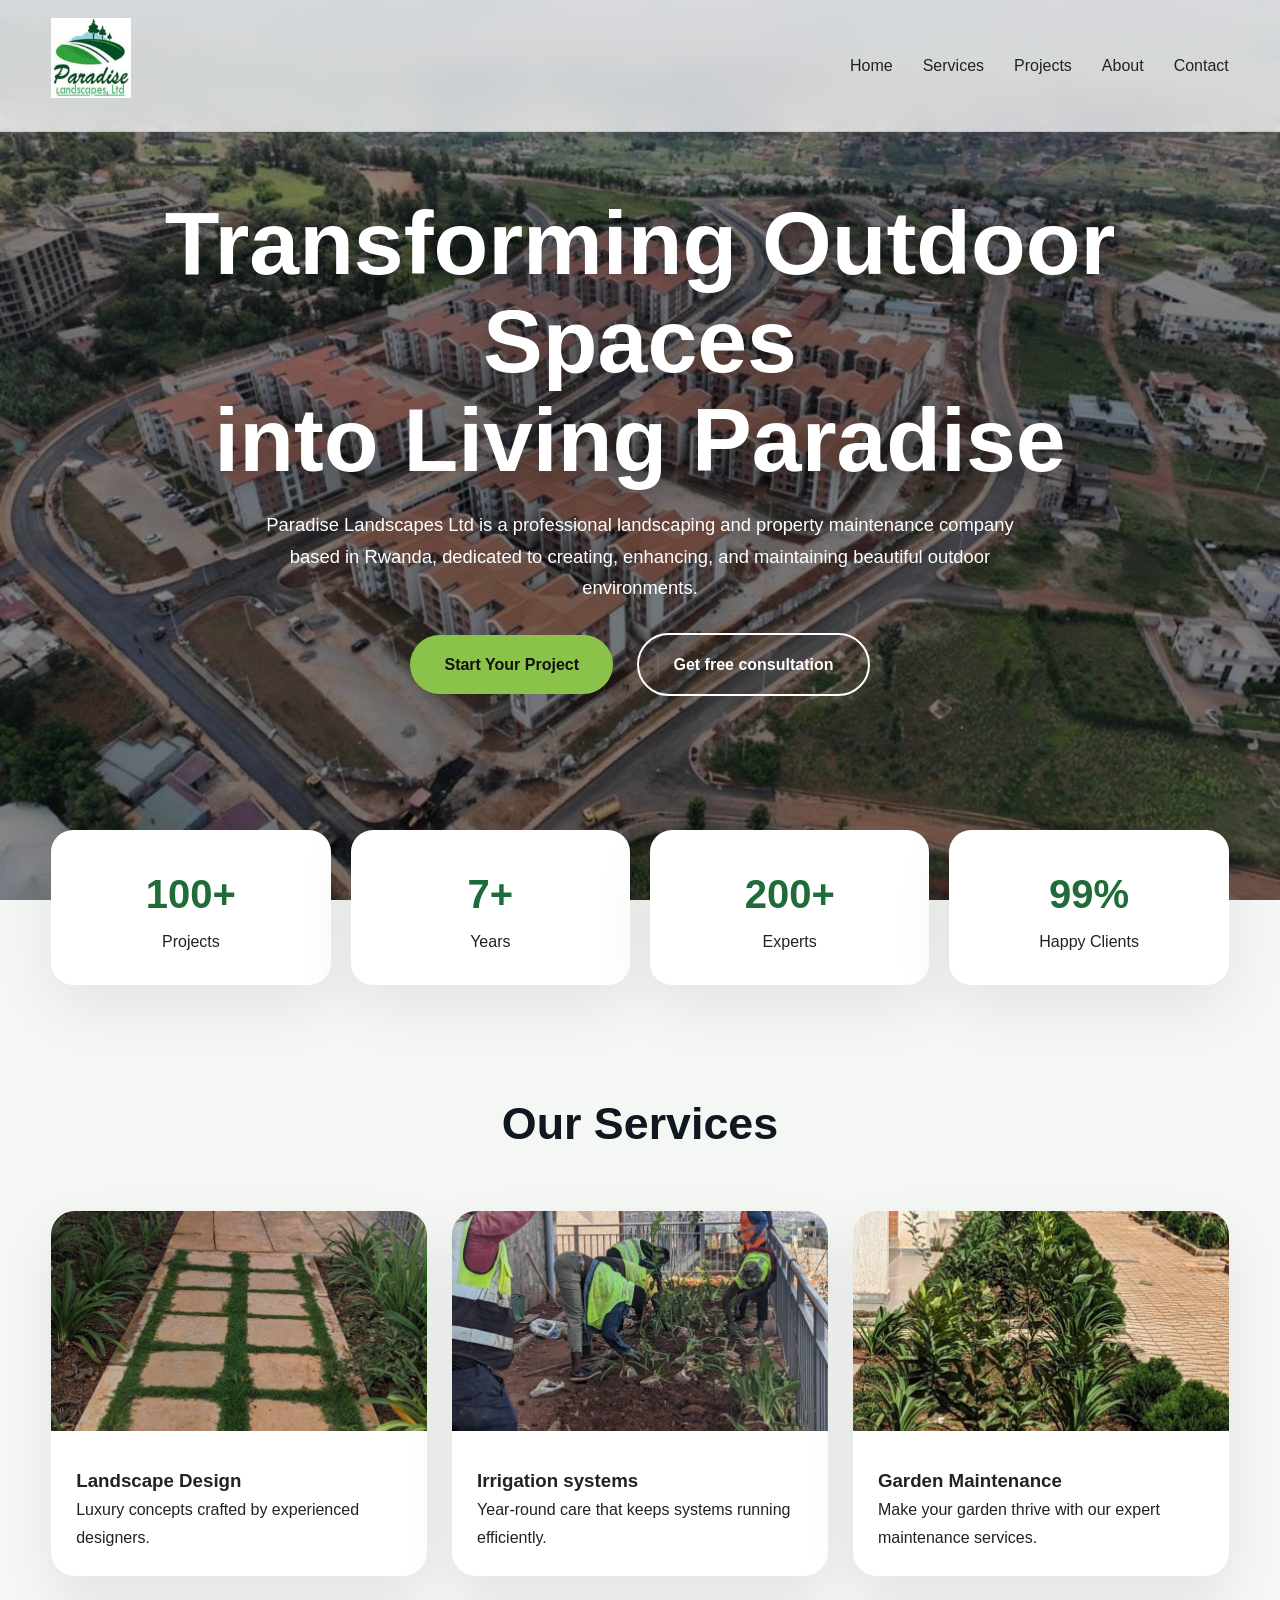
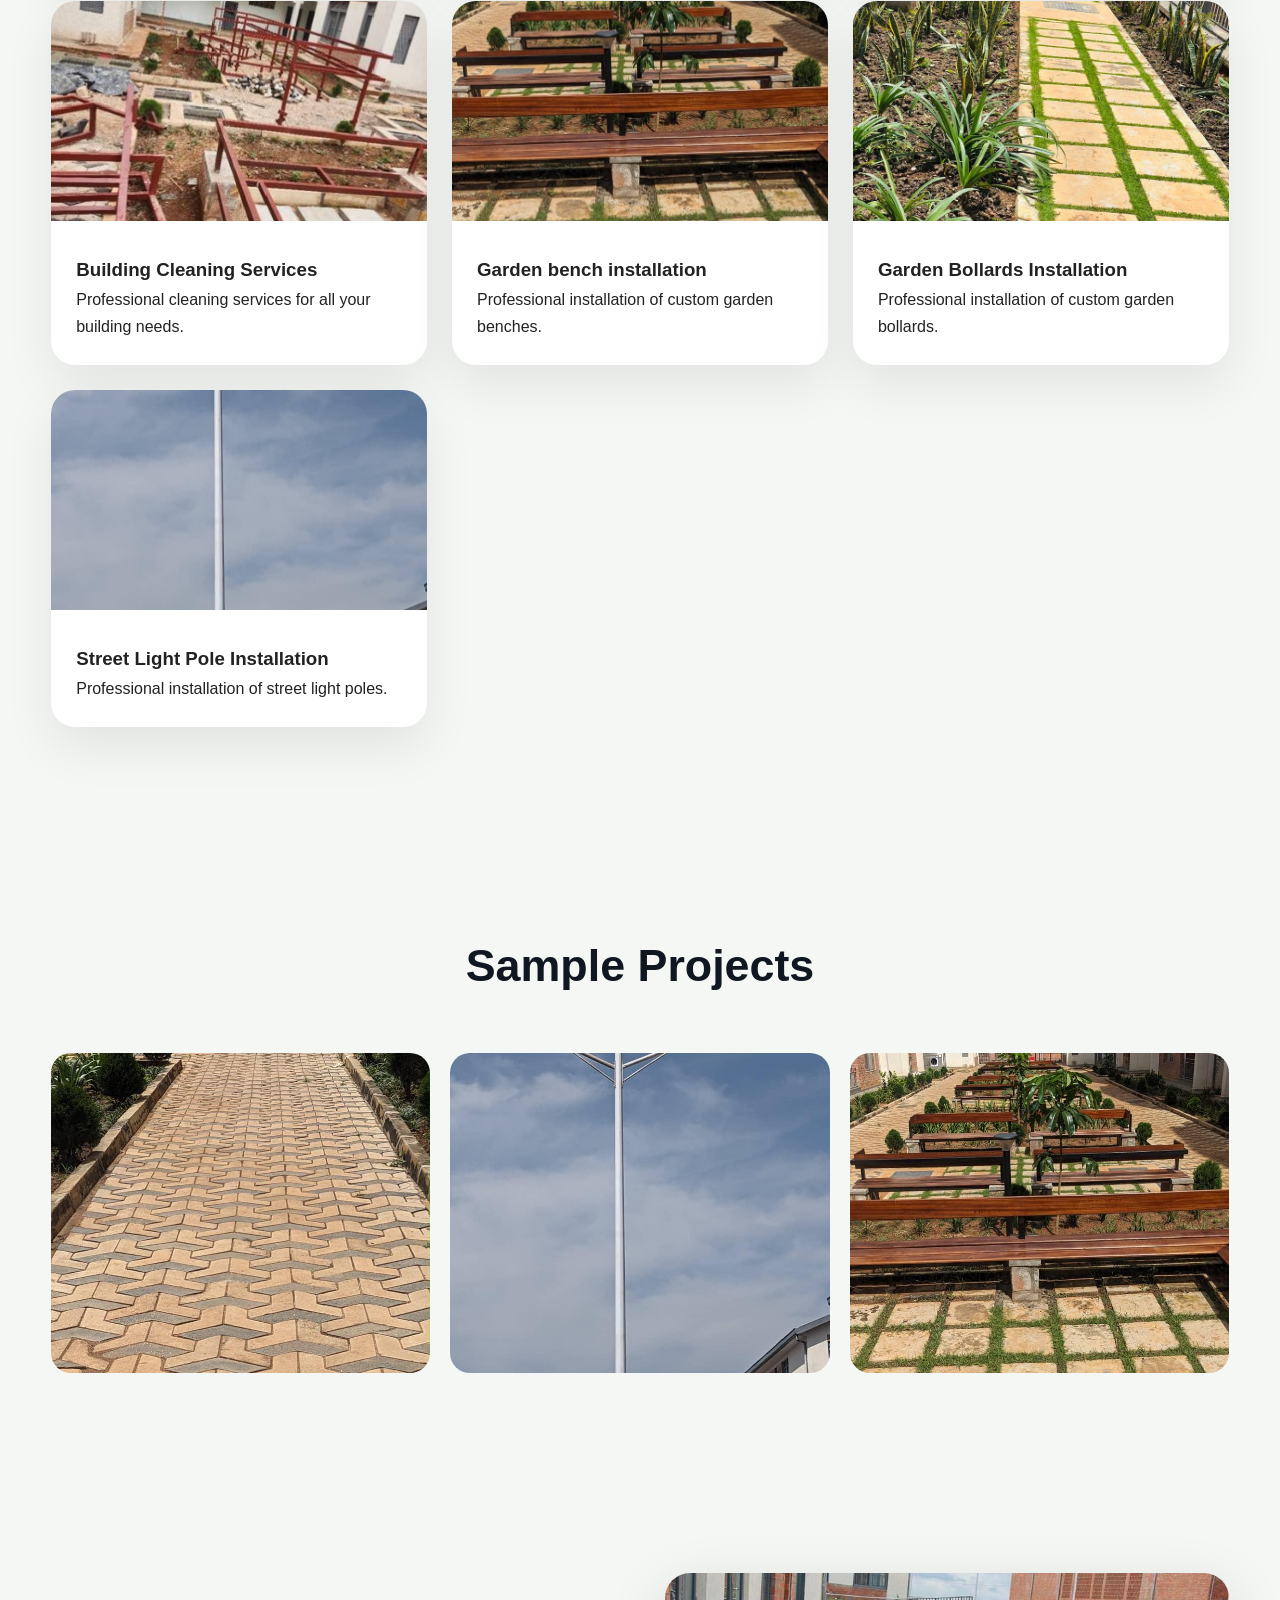
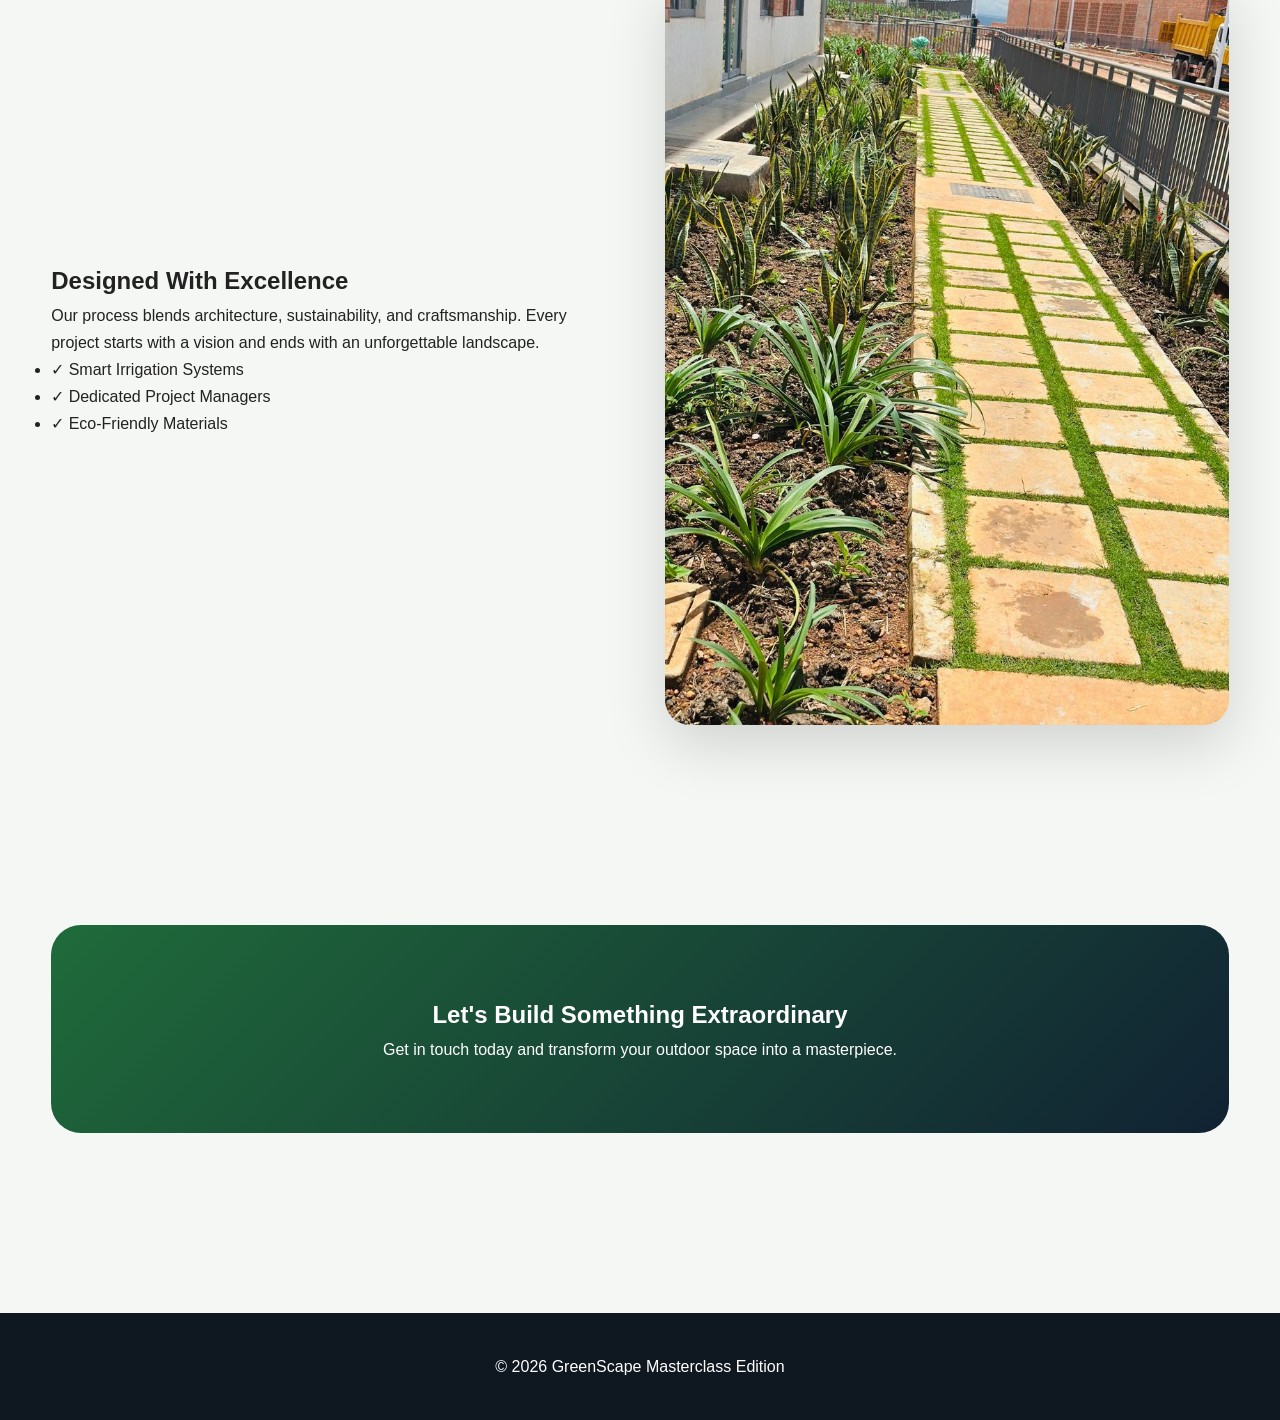
==== index.html @ cfd70682 "second commit" ====
<!doctype html>
<html>
  <head>
    <meta charset="UTF-8" />
    <meta name="viewport" content="width=device-width,initial-scale=1" />
    <title>GreenScape Masterclass</title>
    <link rel="stylesheet" href="style.css" />
  </head>
  <body>
    <header>
      <div class="container">
        <nav>
          <div class="logo">
            <img
              src="paradise project img/Screenshot 2026-07-30 110243.png"
              alt="Company Logo"
            />
          </div>
          <ul>
            <li>Home</li>
            <li>Services</li>
            <li>Projects</li>
            <li>About</li>
            <li>Contact</li>
          </ul>
        </nav>
      </div>
    </header>

    <section class="hero">
      <div>
        <h1>Transforming Outdoor Spaces <br />into Living Paradise</h1>
        <p>
          Paradise Landscapes Ltd is a professional landscaping and property
          maintenance company based in Rwanda, dedicated to creating, enhancing,
          and maintaining beautiful outdoor environments.
        </p>
        <a href="#" class="btn btn-primary">Start Your Project</a>
        <a href="#" class="btn btn-secondary">Get free consultation</a>
      </div>
    </section>

    <div class="container">
      <div class="stats">
        <div class="stat">
          <h2>100+</h2>
          <p>Projects</p>
        </div>
        <div class="stat">
          <h2>7+</h2>
          <p>Years</p>
        </div>
        <div class="stat">
          <h2>200+</h2>
          <p>Experts</p>
        </div>
        <div class="stat">
          <h2>99%</h2>
          <p>Happy Clients</p>
        </div>
      </div>
    </div>

    <section class="container">
      <div class="section-title"><h2>Our Services</h2></div>
      <div class="cards">
        <div class="card">
          <img src="paradise project img/IMG-20260729-WA0043.jpg" />
          <div class="card-content">
            <h3>Landscape Design</h3>
            <p>Luxury concepts crafted by experienced designers.</p>
          </div>
        </div>
        <div class="card">
          <img src="paradise project img/IMG-20260729-WA0032.jpg" />
          <div class="card-content">
            <h3>Irrigation systems</h3>
            <p>Year-round care that keeps systems running efficiently.</p>
          </div>
        </div>
        <div class="card">
          <img src="paradise project img/IMG-20260729-WA0038.jpg" />
          <div class="card-content">
            <h3>Garden Maintenance</h3>
            <p>Make your garden thrive with our expert maintenance services.</p>
          </div>
        </div>
        <div class="card">
          <img src="paradise project img/1785415028755.jpg" />
          <div class="card-content">
            <h3>Building Cleaning Services</h3>
            <p>Professional cleaning services for all your building needs.</p>
          </div>
        </div>
        <div class="card">
          <img src="paradise project img/IMG-20260729-WA0039.jpg" />
          <div class="card-content">
            <h3>Garden bench installation</h3>
            <p>Professional installation of custom garden benches.</p>
          </div>
        </div>
        <div class="card">
          <img src="paradise project img/IMG-20260729-WA0045.jpg" />
          <div class="card-content">
            <h3>Garden Bollards Installation</h3>
            <p>Professional installation of custom garden bollards.</p>
          </div>
        </div>
        <div class="card">
          <img src="paradise project img/IMG-20260729-WA0028.jpg" />
          <div class="card-content">
            <h3>Street Light Pole Installation</h3>
            <p>Professional installation of street light poles.</p>
          </div>
        </div>
      </div>
    </section>

    <section class="container">
      <div class="section-title"><h2>Sample Projects</h2></div>
      <div class="gallery">
        <img src="paradise project img/IMG-20260729-WA0042.jpg" />
        <img src="paradise project img/IMG-20260729-WA0028.jpg" />
        <img src="paradise project img/IMG-20260729-WA0039.jpg" />
      </div>
    </section>

    <section class="container">
      <div class="split">
        <div>
          <h2>Designed With Excellence</h2>
          <p>
            Our process blends architecture, sustainability, and craftsmanship.
            Every project starts with a vision and ends with an unforgettable
            landscape.
          </p>
          <ul>
            <li>✓ Smart Irrigation Systems</li>
            <li>✓ Dedicated Project Managers</li>
            <li>✓ Eco-Friendly Materials</li>
          </ul>
        </div>
        <img src="paradise project img/IMG-20260729-WA0045.jpg" />
      </div>
    </section>

    <section class="container">
      <div class="cta">
        <h2>Let's Build Something Extraordinary</h2>
        <p>
          Get in touch today and transform your outdoor space into a
          masterpiece.
        </p>
      </div>
    </section>

    <footer>© 2026 GreenScape Masterclass Edition</footer>
  </body>
</html>
---- style.css ----
:root {
  --green: #1f6b3a;
  --accent: #8bc34a;
  --dark: #0f1720;
  --light: #f4f7f3;
}
* {
  margin: 0;
  padding: 0;
  box-sizing: border-box;
}
html {
  scroll-behavior: smooth;
}
body {
  font-family: "Segoe UI", sans-serif;
  color: #222;
  background: var(--light);
  line-height: 1.7;
}
header {
  position: fixed;
  width: 100%;
  top: 0;
  backdrop-filter: blur(12px);
  background: rgba(255, 255, 255, 0.75);
  z-index: 1000;
  border-bottom: 1px solid rgba(0, 0, 0, 0.08);
}
.container {
  width: min(1200px, 92%);
  margin: auto;
}
nav {
  display: flex;
  justify-content: space-between;
  align-items: center;
  padding: 18px 0;
}
.logo {
  font-size: 1.8rem;
  font-weight: 800;
  color: var(--green);
  img {
    width: 5rem;
    height: 5rem;
  }
}
nav ul {
  display: flex;
  gap: 30px;
  list-style: none;
}
nav li {
  cursor: pointer;
  transition: 0.3s;
}
nav li:hover {
  color: var(--green);
}

.hero {
  min-height: 100vh;
  background:
    linear-gradient(rgba(0, 0, 0, 0.45), rgba(0, 0, 0, 0.45)),
    url("paradise project img\\IMG-20260729-WA0040.jpg") center/cover;
  display: grid;
  place-items: center;
  text-align: center;
  color: #fff;
}
.hero h1 {
  font-size: clamp(3rem, 7vw, 6rem);
  line-height: 1.1;
  text-shadow: 0 10px 30px rgba(0, 0, 0, 0.4);
  padding: 0 2rem;
  margin: 0 3rem;
}
.hero p {
  max-width: 760px;
  margin: 20px auto;
  font-size: 1.15rem;
}
.btn {
  display: inline-block;
  padding: 16px 34px;
  border-radius: 999px;
  text-decoration: none;
  font-weight: 700;
  margin: 10px;
  transition: 0.3s;
}
.btn-primary {
  background: var(--accent);
  color: #111;
}
.btn-primary:hover {
  transform: translateY(-4px);
}
.btn-secondary {
  border: 2px solid #fff;
  color: #fff;
}

.stats {
  margin-top: -70px;
  display: grid;
  grid-template-columns: repeat(4, 1fr);
  gap: 20px;
}
.stat {
  background: #fff;
  padding: 30px;
  border-radius: 22px;
  box-shadow: 0 20px 60px rgba(0, 0, 0, 0.08);
  text-align: center;
}
.stat h2 {
  color: var(--green);
  font-size: 2.5rem;
}

section {
  padding: 100px 0;
}
.section-title {
  text-align: center;
  margin-bottom: 50px;
}
.section-title h2 {
  font-size: 2.8rem;
  color: var(--dark);
}
.cards {
  display: grid;
  grid-template-columns: repeat(auto-fit, minmax(280px, 1fr));
  gap: 25px;
}
.card {
  background: #fff;
  border-radius: 24px;
  overflow: hidden;
  box-shadow: 0 20px 50px rgba(0, 0, 0, 0.08);
  transition: 0.4s;
}
.card:hover {
  transform: translateY(-12px);
}
.card img {
  width: 100%;
  height: 220px;
  object-fit: cover;
}
.card-content {
  padding: 25px;
}

.gallery {
  display: grid;
  grid-template-columns: repeat(3, 1fr);
  gap: 20px;
}
.gallery img {
  width: 100%;
  height: 320px;
  object-fit: cover;
  border-radius: 20px;
  transition: 0.4s;
}
.gallery img:hover {
  transform: scale(1.03);
}

.split {
  display: grid;
  grid-template-columns: 1fr 1fr;
  gap: 50px;
  align-items: center;
}
.split img {
  width: 100%;
  border-radius: 25px;
  box-shadow: 0 20px 60px rgba(0, 0, 0, 0.15);
}

.cta {
  background: linear-gradient(135deg, var(--green), #123);
  color: #fff;
  text-align: center;
  border-radius: 30px;
  padding: 70px 30px;
}

footer {
  background: var(--dark);
  color: #fff;
  text-align: center;
  padding: 40px;
  margin-top: 80px;
}

@media (max-width: 900px) {
  .stats,
  .gallery,
  .split {
    grid-template-columns: 1fr;
  }
  nav ul {
    display: none;
  }
  .hero h1 {
    font-size: 3rem;
  }
}
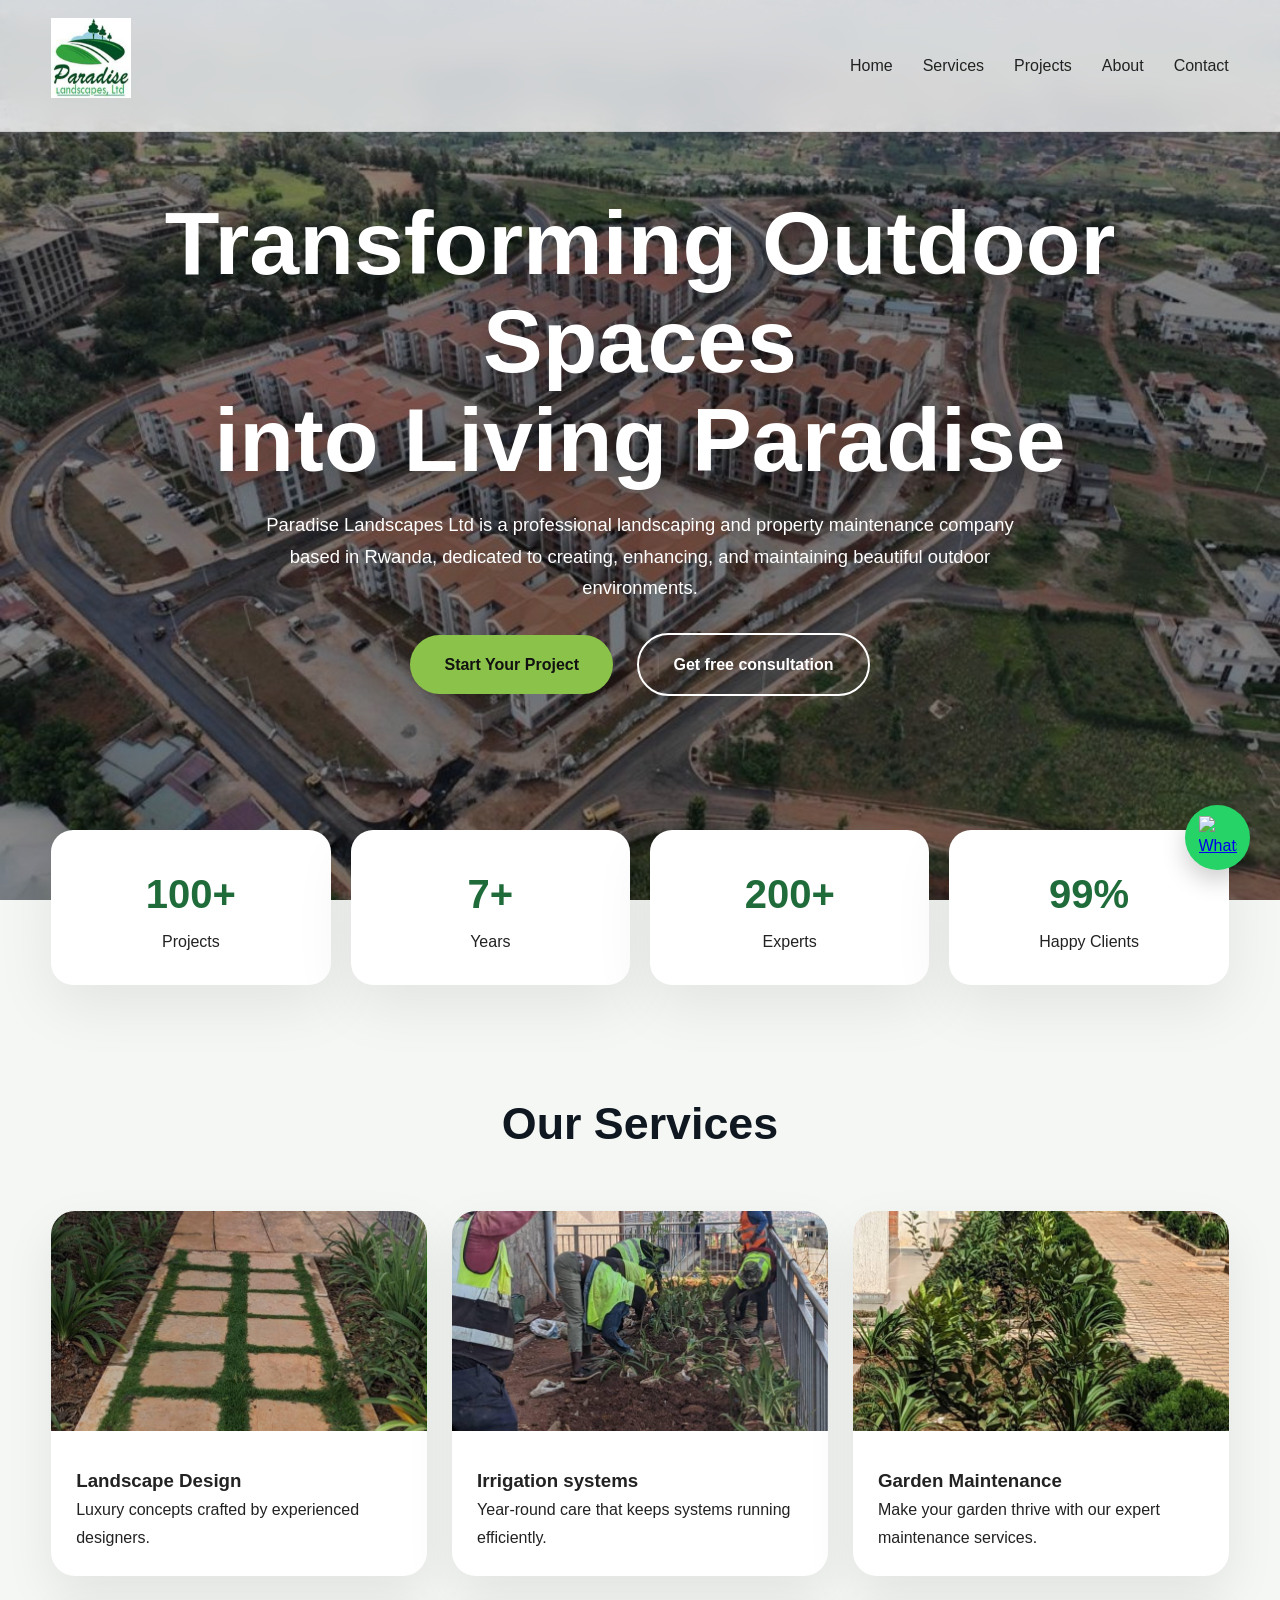
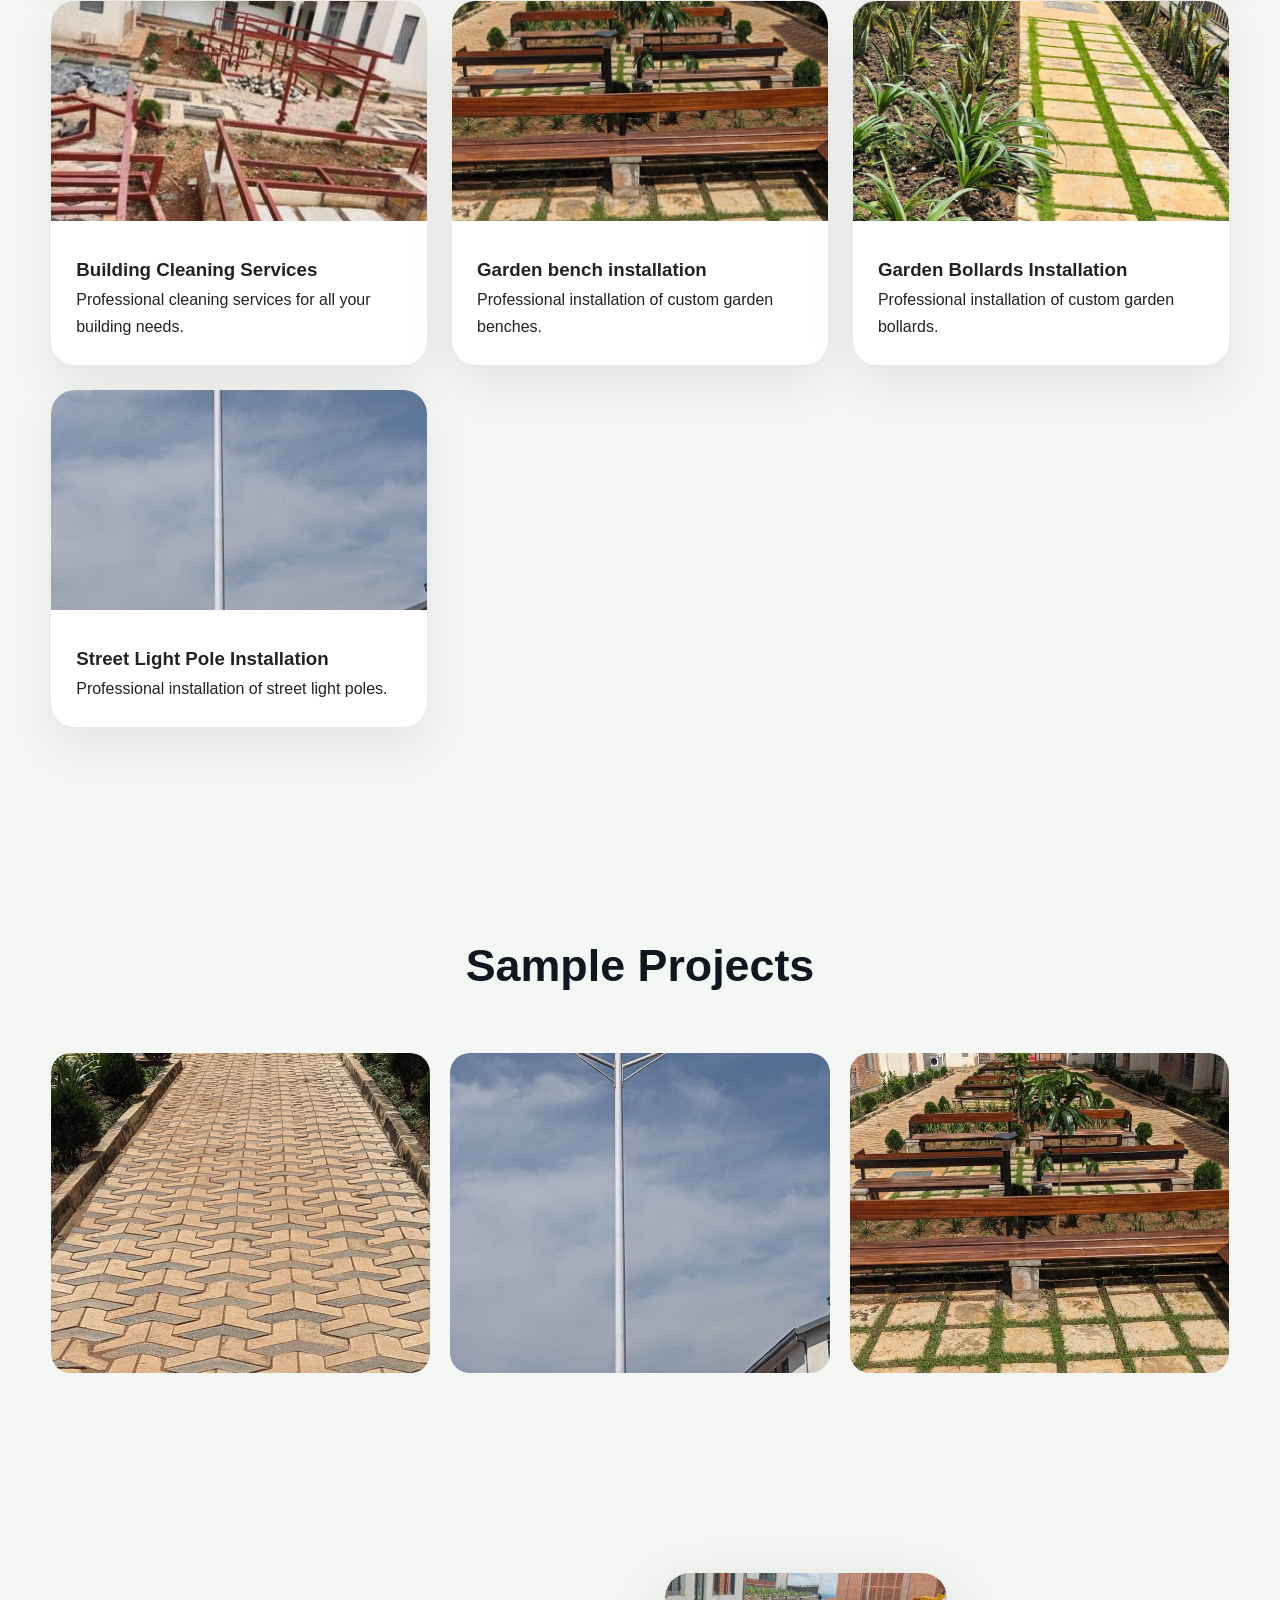
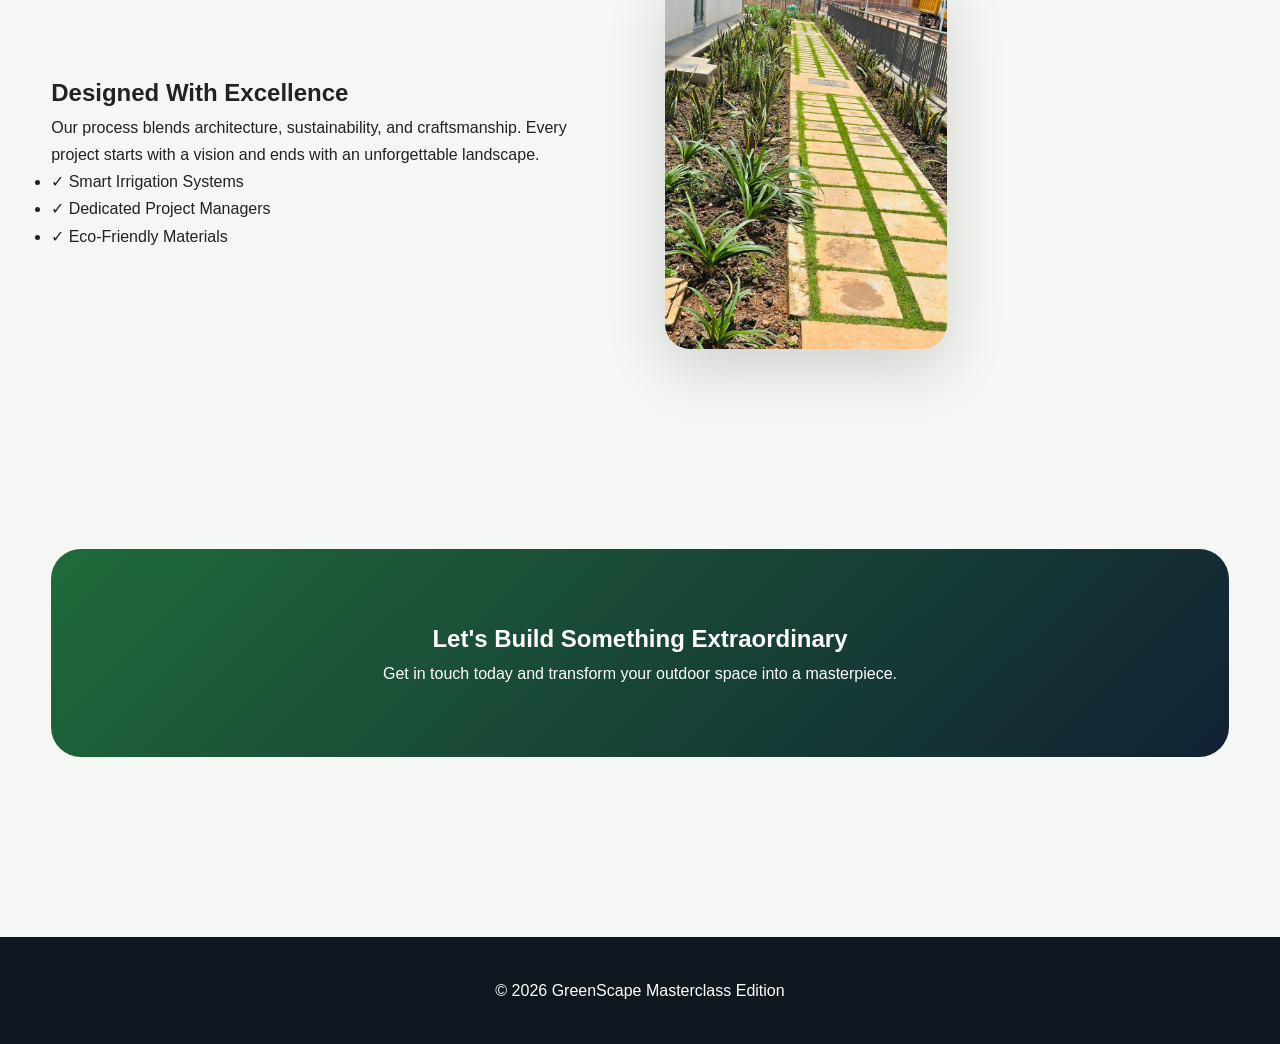
==== commit 22a5b727: "add whatsapp button" ====
--- a/index.html
+++ b/index.html
@@ -152,6 +152,17 @@
           masterpiece.
         </p>
       </div>
+      <div class="cta-buttons">
+        
+        <a
+    href="https://wa.me/250732140720"
+    class="whatsapp-btn"
+    target="_blank"
+>
+    <img src="https://cdn-icons-png.flaticon.com/512/733/733585.png"
+         alt="WhatsApp">
+</a>
+        
     </section>
 
     <footer>© 2026 GreenScape Masterclass Edition</footer>
--- a/style.css
+++ b/style.css
@@ -212,3 +212,33 @@
     font-size: 3rem;
   }
 }
+.split {
+  img {
+    width: 50%;
+    border-radius: 25px;
+    box-shadow: 0 20px 60px rgba(0, 0, 0, 0.15);
+  }
+}
+.whatsapp-btn {
+  position: fixed;
+  bottom: 30px;
+  right: 30px;
+  width: 65px;
+  height: 65px;
+  background: #25d366;
+  border-radius: 50%;
+  display: flex;
+  justify-content: center;
+  align-items: center;
+  box-shadow: 0 10px 25px rgba(0, 0, 0, 0.2);
+  z-index: 1000;
+  transition: 0.3s;
+}
+
+.whatsapp-btn:hover {
+  transform: scale(1.1);
+}
+
+.whatsapp-btn img {
+  width: 38px;
+}
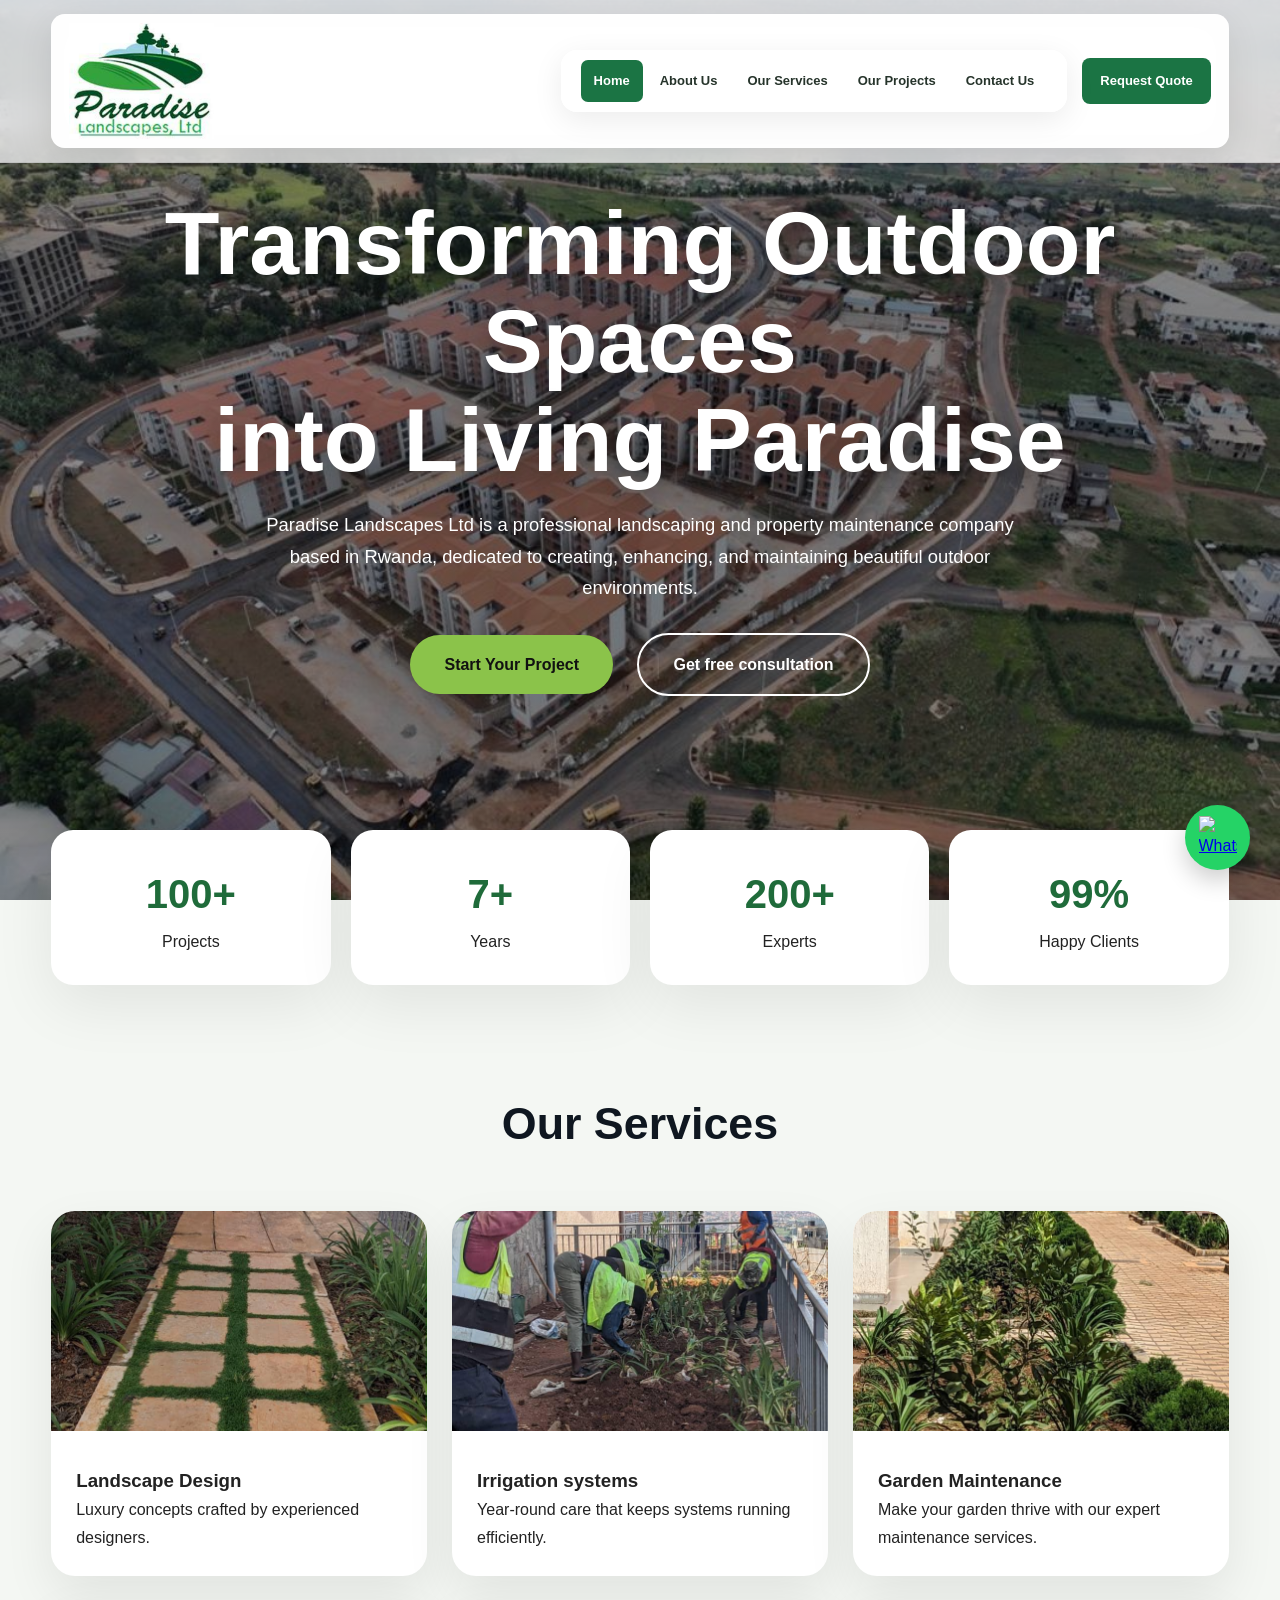
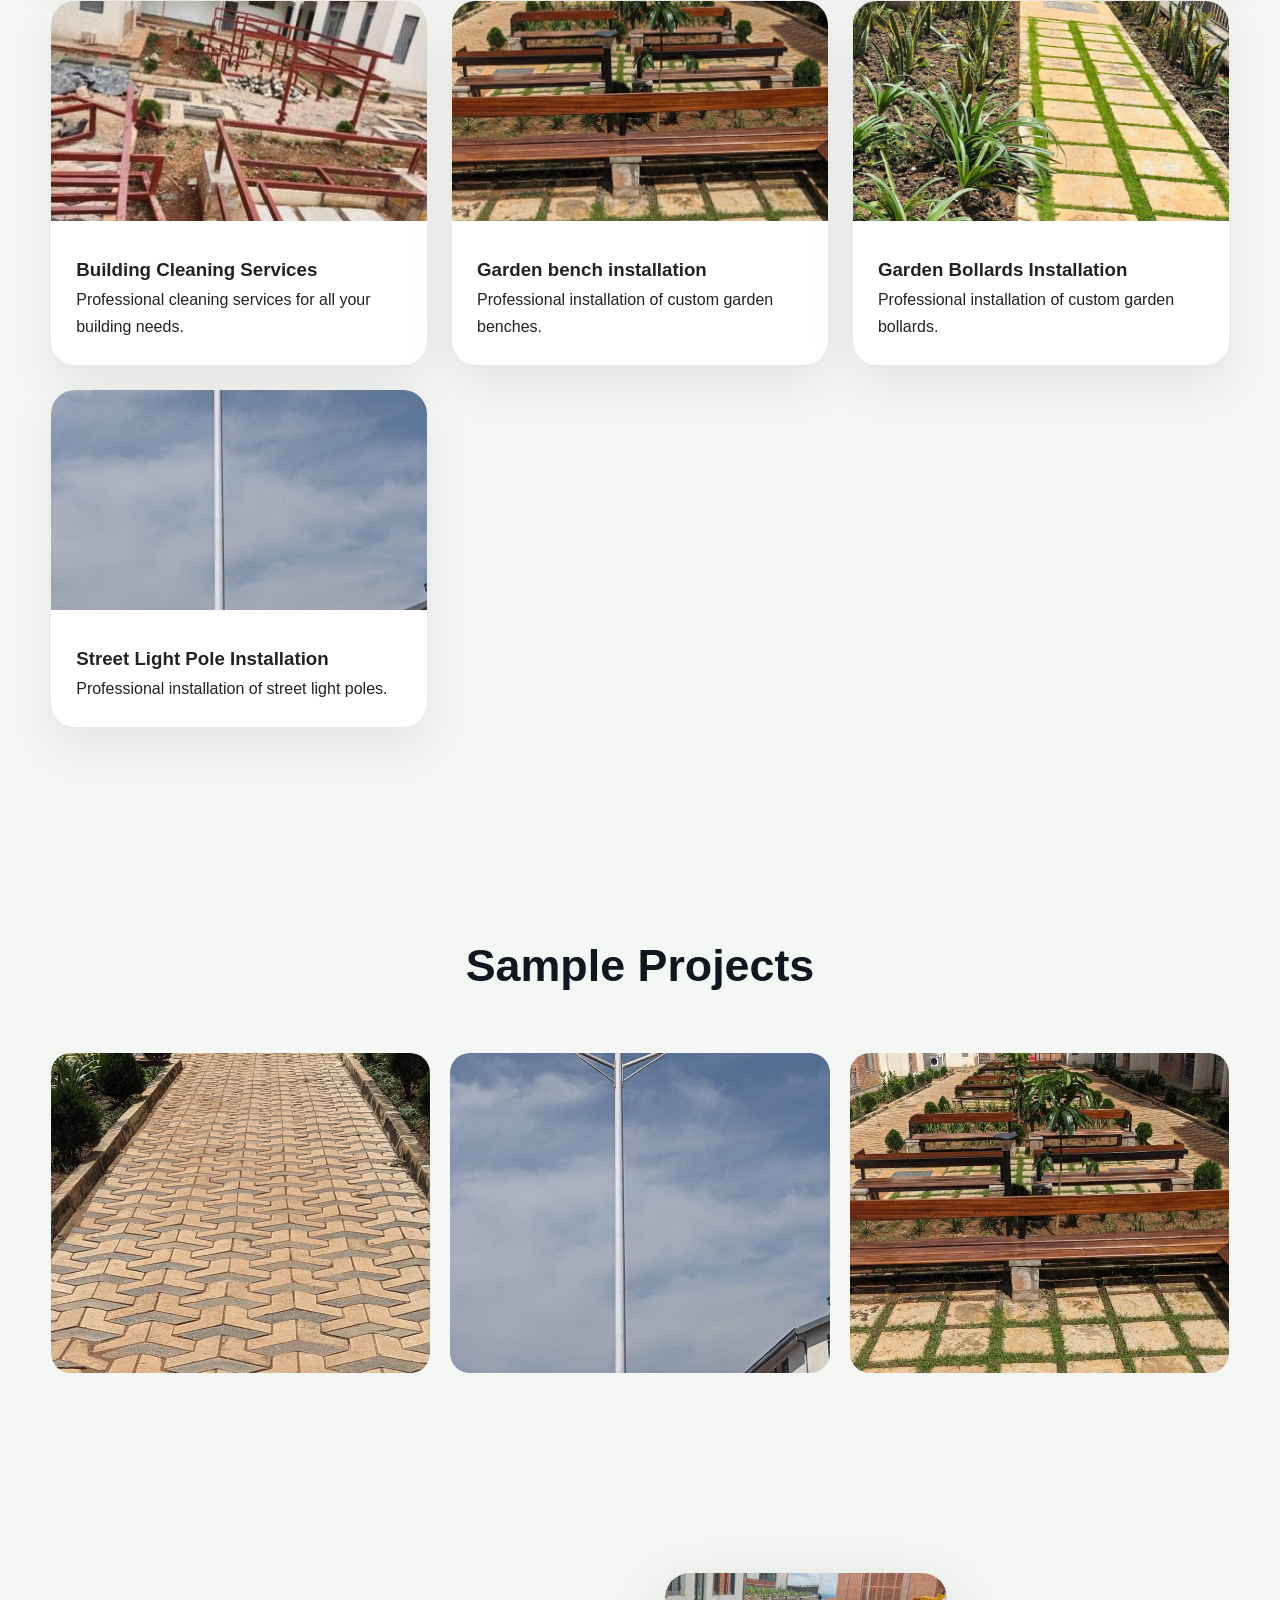
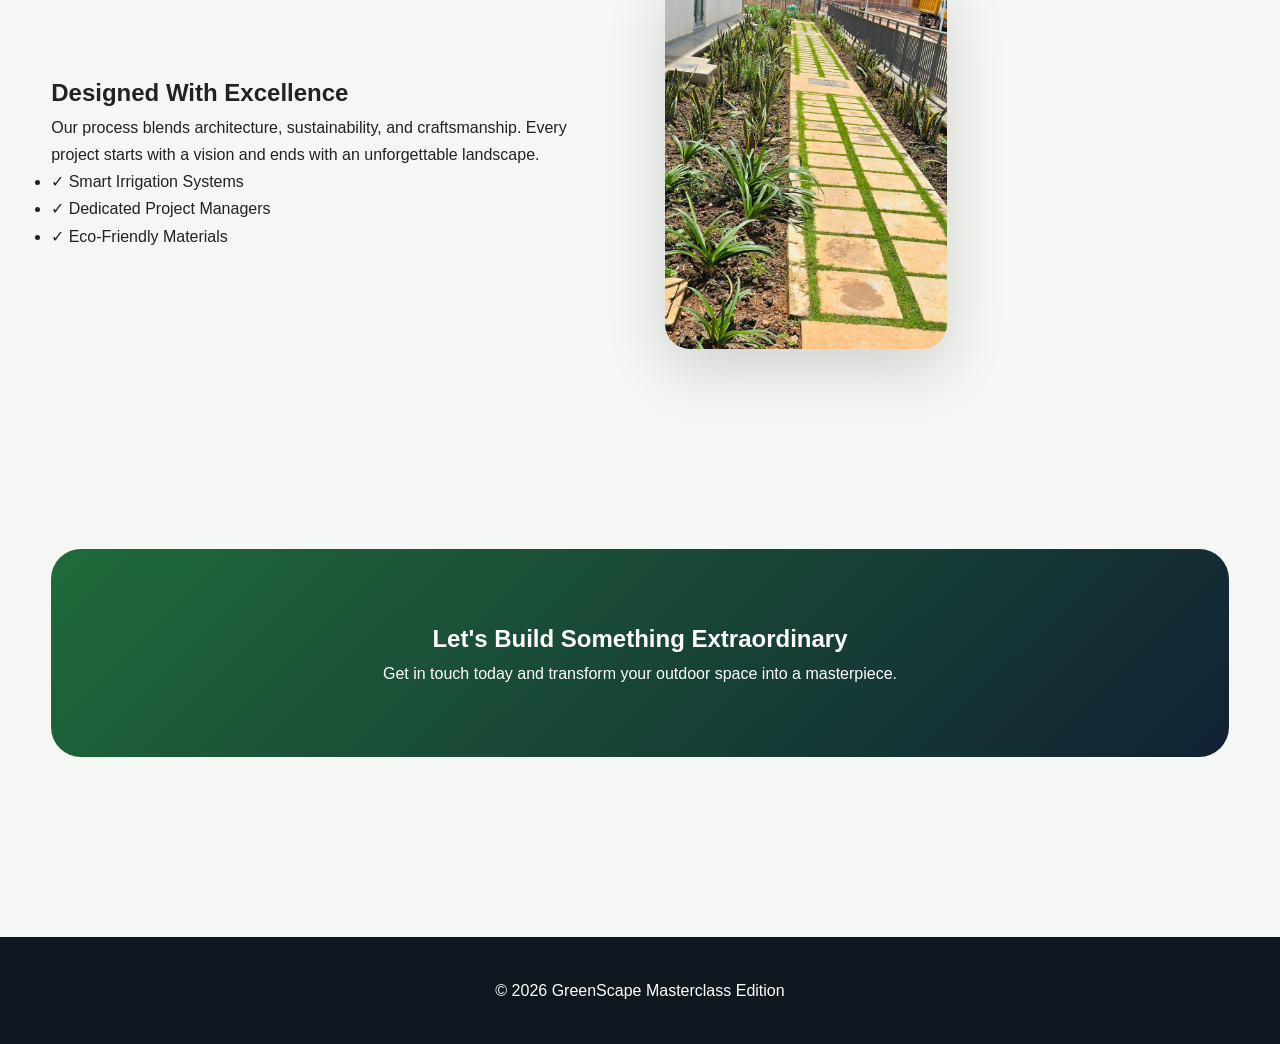
==== commit 45bb653c: "fixing navbar for all screens" ====
--- a/index.html
+++ b/index.html
@@ -3,30 +3,101 @@
   <head>
     <meta charset="UTF-8" />
     <meta name="viewport" content="width=device-width,initial-scale=1" />
-    <title>GreenScape Masterclass</title>
+    <title>Paradise Landscapes</title>
     <link rel="stylesheet" href="style.css" />
+<link rel="stylesheet" href="navbar.css">
   </head>
   <body>
-    <header>
-      <div class="container">
-        <nav>
-          <div class="logo">
+ <header class="pl-navbar-header">
+
+    <div class="pl-navbar-container">
+
+        <!-- LOGO -->
+        <a href="index.html" class="pl-navbar-logo">
             <img
-              src="paradise project img/Screenshot 2026-07-30 110243.png"
-              alt="Company Logo"
-            />
-          </div>
-          <ul>
-            <li>Home</li>
-            <li>Services</li>
-            <li>Projects</li>
-            <li>About</li>
-            <li>Contact</li>
-          </ul>
+                src="paradise project img/Screenshot 2026-07-30 110243.png"
+                alt="Paradise Landscapes LTD"
+            >
+        </a>
+
+
+        <!-- DESKTOP NAV -->
+        <nav class="pl-navbar-desktop">
+
+            <a href="index.html" class="pl-nav-active">
+                Home
+            </a>
+
+            <a href="about.html">
+                About Us
+            </a>
+
+            <a href="#services">
+                Our Services
+            </a>
+
+            <a href="#projects">
+                Our Projects
+            </a>
+
+            <a href="#contact">
+                Contact Us
+            </a>
+
         </nav>
-      </div>
-    </header>
-
+
+
+        <!-- QUOTE BUTTON -->
+        <a href="#contact" class="pl-navbar-quote">
+            Request Quote
+        </a>
+
+
+        <!-- MOBILE BUTTON -->
+        <button
+            type="button"
+            class="pl-navbar-toggle"
+            id="plNavbarToggle"
+            aria-label="Open navigation"
+        >
+            <span></span>
+            <span></span>
+            <span></span>
+        </button>
+
+    </div>
+
+
+    <!-- MOBILE MENU -->
+    <div class="pl-navbar-mobile" id="plNavbarMobile">
+
+        <a href="index.html">
+            Home
+        </a>
+
+        <a href="about.html">
+            About Us
+        </a>
+
+        <a href="#services">
+            Our Services
+        </a>
+
+        <a href="#projects">
+            Our Projects
+        </a>
+
+        <a href="#contact">
+            Contact Us
+        </a>
+
+        <a href="#contact" class="pl-navbar-mobile-quote">
+            Request Quote
+        </a>
+
+    </div>
+
+</header>
     <section class="hero">
       <div>
         <h1>Transforming Outdoor Spaces <br />into Living Paradise</h1>
@@ -61,7 +132,7 @@
       </div>
     </div>
 
-    <section class="container">
+    <section class="container" id = "services">
       <div class="section-title"><h2>Our Services</h2></div>
       <div class="cards">
         <div class="card">
@@ -116,7 +187,7 @@
       </div>
     </section>
 
-    <section class="container">
+    <section class="container" id="projects">
       <div class="section-title"><h2>Sample Projects</h2></div>
       <div class="gallery">
         <img src="paradise project img/IMG-20260729-WA0042.jpg" />
@@ -164,7 +235,8 @@
 </a>
         
     </section>
-
     <footer>© 2026 GreenScape Masterclass Edition</footer>
+    
+    <script src="navbar.js"></script>
   </body>
-</html>
+</html>
--- a/style.css
+++ b/style.css
@@ -17,6 +17,9 @@
   color: #222;
   background: var(--light);
   line-height: 1.7;
+  margin: 0 auto;
+  padding: 0;
+  overflow-x: hidden;
 }
 header {
   position: fixed;
@@ -27,16 +30,257 @@
   z-index: 1000;
   border-bottom: 1px solid rgba(0, 0, 0, 0.08);
 }
+/* ===============================
+   NAVBAR
+================================ */
+
+.site-header {
+  position: fixed;
+  top: 0;
+  left: 0;
+  width: 100%;
+  padding: 15px 4%;
+  z-index: 9999;
+}
+
+.navbar {
+  max-width: 1250px;
+  min-height: 68px;
+  margin: auto;
+  padding: 10px 18px;
+
+  display: flex;
+  align-items: center;
+
+  background: rgba(255, 255, 255, 0.96);
+  backdrop-filter: blur(15px);
+
+  border-radius: 15px;
+
+  box-shadow: 0 8px 30px rgba(0, 0, 0, 0.08);
+}
+
+.logo {
+  flex-shrink: 0;
+}
+
+.logo img {
+  display: block;
+  width: 145px;
+}
+
+/* DESKTOP LINKS */
+
+.nav-links {
+  margin-left: auto;
+
+  display: flex;
+  align-items: center;
+
+  gap: 5px;
+
+  list-style: none;
+}
+
+.nav-links a {
+  display: block;
+
+  padding: 10px 13px;
+
+  color: #26342b;
+
+  font-size: 13px;
+  font-weight: 600;
+
+  text-decoration: none;
+
+  border-radius: 7px;
+
+  transition: 0.25s ease;
+}
+
+.nav-links a:hover,
+.nav-links a.active {
+  color: white;
+  background: #1b7444;
+}
+
+/* REQUEST QUOTE */
+
+.nav-quote {
+  margin-left: 15px;
+
+  padding: 12px 18px;
+
+  color: white;
+
+  background: #1b7444;
+
+  border-radius: 8px;
+
+  font-size: 13px;
+  font-weight: 700;
+
+  text-decoration: none;
+
+  white-space: nowrap;
+
+  transition: 0.25s ease;
+}
+
+.nav-quote:hover {
+  background: #12552f;
+  transform: translateY(-2px);
+}
+
+/* MOBILE BUTTON */
+
+.menu-btn {
+  display: none;
+
+  width: 44px;
+  height: 44px;
+
+  margin-left: auto;
+
+  border: 0;
+  border-radius: 9px;
+
+  background: #1b7444;
+
+  cursor: pointer;
+
+  align-items: center;
+  justify-content: center;
+
+  flex-direction: column;
+  gap: 5px;
+}
+
+.menu-btn span {
+  width: 21px;
+  height: 2px;
+
+  background: white;
+
+  border-radius: 5px;
+
+  transition: 0.3s ease;
+}
+
+/* MOBILE MENU */
+
+.mobile-menu {
+  display: none;
+}
+
+/* ===============================
+   PHONE
+================================ */
+
+@media (max-width: 900px) {
+  .site-header {
+    padding: 10px 3%;
+  }
+
+  .navbar {
+    min-height: 62px;
+    padding: 8px 14px;
+  }
+
+  .logo img {
+    width: 120px;
+  }
+
+  .nav-links,
+  .nav-quote {
+    display: none;
+  }
+
+  .menu-btn {
+    display: flex;
+  }
+
+  .mobile-menu {
+    display: block;
+
+    position: absolute;
+
+    top: calc(100% + 6px);
+
+    left: 3%;
+    right: 3%;
+
+    padding: 10px;
+
+    background: white;
+
+    border-radius: 14px;
+
+    box-shadow: 0 15px 45px rgba(0, 0, 0, 0.15);
+
+    opacity: 0;
+    visibility: hidden;
+
+    transform: translateY(-10px);
+
+    transition: 0.25s ease;
+  }
+
+  .mobile-menu.open {
+    opacity: 1;
+    visibility: visible;
+    transform: translateY(0);
+  }
+
+  .mobile-menu a {
+    display: block;
+
+    padding: 14px;
+
+    color: #26342b;
+
+    font-size: 14px;
+    font-weight: 600;
+
+    text-decoration: none;
+
+    border-radius: 8px;
+  }
+
+  .mobile-menu a:hover {
+    color: white;
+    background: #1b7444;
+  }
+
+  .mobile-menu .mobile-quote {
+    margin-top: 5px;
+
+    color: white;
+    text-align: center;
+
+    background: #1b7444;
+  }
+
+  /* hamburger → X */
+
+  .menu-btn.active span:nth-child(1) {
+    transform: translateY(7px) rotate(45deg);
+  }
+
+  .menu-btn.active span:nth-child(2) {
+    opacity: 0;
+  }
+
+  .menu-btn.active span:nth-child(3) {
+    transform: translateY(-7px) rotate(-45deg);
+  }
+}
 .container {
   width: min(1200px, 92%);
   margin: auto;
 }
-nav {
-  display: flex;
-  justify-content: space-between;
-  align-items: center;
-  padding: 18px 0;
-}
+
 .logo {
   font-size: 1.8rem;
   font-weight: 800;
@@ -57,6 +301,91 @@
 }
 nav li:hover {
   color: var(--green);
+}
+/* HEADER */
+header {
+  position: fixed;
+  top: 0;
+  width: 100%;
+  z-index: 1000;
+  padding: 15px 0;
+}
+.nav-links {
+  display: flex;
+  gap: 20px;
+  list-style: none;
+}
+.container {
+  width: 92%;
+  max-width: 1200px;
+  margin: auto;
+}
+
+nav {
+  display: flex;
+  align-items: center;
+  justify-content: space-between;
+  padding: 10px 20px;
+  background: rgba(255, 255, 255, 0.92);
+  backdrop-filter: blur(12px);
+  border-radius: 16px;
+  box-shadow: 0 8px 30px rgba(0, 0, 0, 0.08);
+}
+
+.logo img {
+  width: 145px;
+  display: block;
+}
+
+.nav-links {
+  display: flex;
+  gap: 8px;
+  list-style: none;
+  margin: 0;
+}
+
+.nav-links a {
+  color: #222;
+  text-decoration: none;
+  font-weight: 600;
+  padding: 10px 15px;
+  border-radius: 8px;
+  transition: 0.3s;
+}
+
+.nav-links a:hover {
+  color: #fff;
+  background: #16804b;
+}
+
+.menu-btn {
+  display: none;
+  border: 0;
+  background: #16804b;
+  color: white;
+  font-size: 24px;
+  padding: 6px 11px;
+  border-radius: 8px;
+  cursor: pointer;
+}
+
+/* PHONE */
+@media (max-width: 768px) {
+  .nav-links {
+    display: none;
+  }
+
+  .menu-btn {
+    display: block;
+  }
+
+  nav {
+    padding: 8px 14px;
+  }
+
+  .logo img {
+    width: 115px;
+  }
 }
 
 .hero {
@@ -199,7 +528,35 @@
   margin-top: 80px;
 }
 
+@media only screen and (max-width: 440px) and (max-height: 956px) {
+  body {
+    overflow-x: hidden;
+  }
+  html,
+  body {
+    overflow-x: hidden;
+    overflow-wrap: break-word;
+  }
+
+  .hero h1 {
+    font-size: 2rem;
+  }
+
+  .gallery {
+    grid-template-columns: 1fr;
+  }
+
+  .cards {
+    grid-template-columns: 1fr;
+  }
+}
+
 @media (max-width: 900px) {
+  .body {
+    font-size: 0.9rem;
+    padding: 3rem;
+    margin: 0 auto;
+  }
   .stats,
   .gallery,
   .split {
@@ -210,6 +567,10 @@
   }
   .hero h1 {
     font-size: 3rem;
+    line-height: 1.15;
+    padding: 3rem;
+    margin: 0 auto;
+    max-width: 100%;
   }
 }
 .split {
@@ -242,3 +603,31 @@
 .whatsapp-btn img {
   width: 38px;
 }
+.menu-btn {
+  display: block;
+  border: none;
+  background: #16804b;
+  color: white;
+  font-size: 23px;
+  padding: 6px 11px;
+  border-radius: 8px;
+  cursor: pointer;
+}
+
+.nav-links {
+  display: none;
+}
+
+.nav-links.active {
+  display: flex;
+  position: absolute;
+  top: 70px;
+  left: 0;
+  width: 100%;
+  flex-direction: column;
+  gap: 5px;
+  padding: 12px;
+  background: white;
+  border-radius: 14px;
+  box-shadow: 0 10px 30px rgba(0, 0, 0, 0.15);
+}
--- a/navbar.css
+++ b/navbar.css
@@ -0,0 +1,435 @@
+/* =====================================================
+   PARADISE LANDSCAPES
+   GLOBAL NAVBAR
+===================================================== */
+
+/* HEADER */
+
+.pl-navbar-header {
+  position: fixed;
+
+  top: 0;
+  left: 0;
+
+  width: 100%;
+
+  padding: 14px 4%;
+
+  z-index: 10000;
+}
+
+/* MAIN BAR */
+
+.pl-navbar-container {
+  width: 100%;
+
+  max-width: 1250px;
+
+  min-height: 68px;
+
+  margin: 0 auto;
+
+  padding: 9px 18px;
+
+  display: flex;
+
+  align-items: center;
+
+  background: rgba(255, 255, 255, 0.97);
+
+  backdrop-filter: blur(18px);
+
+  -webkit-backdrop-filter: blur(18px);
+
+  border-radius: 14px;
+
+  box-shadow: 0 10px 35px rgba(0, 0, 0, 0.09);
+}
+
+/* =====================================================
+   LOGO
+===================================================== */
+
+.pl-navbar-logo {
+  display: block;
+
+  flex-shrink: 0;
+
+  text-decoration: none;
+}
+
+.pl-navbar-logo img {
+  display: block;
+
+  width: 145px;
+
+  height: auto;
+}
+
+/* =====================================================
+   DESKTOP NAV
+===================================================== */
+
+.pl-navbar-desktop {
+  margin-left: auto;
+
+  display: flex;
+
+  align-items: center;
+
+  gap: 4px;
+}
+
+.pl-navbar-desktop a {
+  display: block;
+
+  padding: 10px 13px;
+
+  color: #26342b;
+
+  font-family: Arial, sans-serif;
+
+  font-size: 13px;
+
+  font-weight: 600;
+
+  text-decoration: none;
+
+  white-space: nowrap;
+
+  border-radius: 7px;
+
+  transition:
+    color 0.25s ease,
+    background 0.25s ease;
+}
+
+.pl-navbar-desktop a:hover {
+  color: #ffffff;
+
+  background: #1b7444;
+}
+
+/* ACTIVE PAGE */
+
+.pl-navbar-desktop a.pl-nav-active {
+  color: #ffffff;
+
+  background: #1b7444;
+}
+
+/* =====================================================
+   QUOTE BUTTON
+===================================================== */
+
+.pl-navbar-quote {
+  display: flex;
+
+  align-items: center;
+
+  justify-content: center;
+
+  flex-shrink: 0;
+
+  margin-left: 15px;
+
+  padding: 12px 18px;
+
+  color: #ffffff;
+
+  background: #1b7444;
+
+  border-radius: 8px;
+
+  font-family: Arial, sans-serif;
+
+  font-size: 13px;
+
+  font-weight: 700;
+
+  text-decoration: none;
+
+  white-space: nowrap;
+
+  transition:
+    background 0.25s ease,
+    transform 0.25s ease;
+}
+
+.pl-navbar-quote:hover {
+  background: #12552f;
+
+  transform: translateY(-2px);
+}
+
+/* =====================================================
+   MOBILE BUTTON
+===================================================== */
+
+.pl-navbar-toggle {
+  display: none;
+
+  width: 44px;
+
+  height: 44px;
+
+  margin-left: auto;
+
+  padding: 0;
+
+  border: none;
+
+  border-radius: 9px;
+
+  background: #1b7444;
+
+  cursor: pointer;
+
+  align-items: center;
+
+  justify-content: center;
+
+  flex-direction: column;
+
+  gap: 5px;
+}
+
+.pl-navbar-toggle span {
+  display: block;
+
+  width: 21px;
+
+  height: 2px;
+
+  background: #ffffff;
+
+  border-radius: 10px;
+
+  transition: 0.3s ease;
+}
+
+/* =====================================================
+   MOBILE MENU
+===================================================== */
+
+.pl-navbar-mobile {
+  display: none;
+}
+
+/* =====================================================
+   MOBILE
+===================================================== */
+
+@media (max-width: 900px) {
+  .pl-navbar-header {
+    position: fixed;
+    top: 0;
+    left: 0;
+    width: 100%;
+    padding: 10px 12px;
+    box-sizing: border-box;
+  }
+
+  .pl-navbar-container {
+    width: 100%;
+    min-height: 60px;
+    padding: 7px 12px;
+    box-sizing: border-box;
+
+    display: flex;
+    align-items: center;
+
+    border-radius: 12px;
+  }
+
+  .pl-navbar-logo {
+    display: flex;
+    align-items: center;
+  }
+
+  .pl-navbar-logo img {
+    width: 115px;
+    height: auto;
+    display: block;
+  }
+
+  /* Hide desktop navigation */
+
+  .pl-navbar-desktop,
+  .pl-navbar-quote {
+    display: none;
+  }
+
+  /* ===============================
+       HAMBURGER BUTTON
+    =============================== */
+
+  .pl-navbar-toggle {
+    width: 42px;
+    height: 42px;
+
+    margin-left: auto;
+
+    padding: 0;
+
+    display: flex;
+    align-items: center;
+    justify-content: center;
+
+    flex-direction: column;
+    gap: 5px;
+
+    border: none;
+    border-radius: 8px;
+
+    background: #1b7444;
+
+    cursor: pointer;
+
+    -webkit-tap-highlight-color: transparent;
+  }
+
+  .pl-navbar-toggle span {
+    display: block;
+
+    width: 20px;
+    height: 2px;
+
+    background: #ffffff;
+
+    border-radius: 10px;
+
+    transition:
+      transform 0.25s ease,
+      opacity 0.2s ease;
+  }
+
+  /* ===============================
+       MOBILE MENU
+    =============================== */
+
+  .pl-navbar-mobile {
+    position: absolute;
+
+    top: calc(100% + 6px);
+    left: 12px;
+    right: 12px;
+
+    display: flex;
+    flex-direction: column;
+
+    padding: 8px;
+
+    background: #ffffff;
+
+    border-radius: 12px;
+
+    box-shadow: 0 15px 40px rgba(0, 0, 0, 0.15);
+
+    opacity: 0;
+    visibility: hidden;
+    pointer-events: none;
+
+    transform: translateY(-8px);
+
+    transition:
+      opacity 0.25s ease,
+      transform 0.25s ease,
+      visibility 0.25s ease;
+  }
+
+  .pl-navbar-mobile.pl-mobile-open {
+    opacity: 1;
+    visibility: visible;
+    pointer-events: auto;
+
+    transform: translateY(0);
+  }
+
+  .pl-navbar-mobile a {
+    display: block;
+
+    width: 100%;
+    box-sizing: border-box;
+
+    padding: 13px 14px;
+
+    color: #26342b;
+
+    font-family: Arial, sans-serif;
+
+    font-size: 14px;
+    font-weight: 600;
+
+    text-decoration: none;
+
+    border-radius: 7px;
+
+    transition:
+      background 0.2s ease,
+      color 0.2s ease;
+  }
+
+  .pl-navbar-mobile a:hover,
+  .pl-navbar-mobile a:active {
+    color: #ffffff;
+    background: #1b7444;
+  }
+
+  /* REQUEST QUOTE */
+
+  .pl-navbar-mobile .pl-navbar-mobile-quote {
+    margin-top: 5px;
+
+    color: #ffffff;
+
+    text-align: center;
+
+    background: #1b7444;
+  }
+
+  /* ===============================
+       HAMBURGER → X
+    =============================== */
+
+  .pl-navbar-toggle.pl-toggle-active span:nth-child(1) {
+    transform: translateY(7px) rotate(45deg);
+  }
+
+  .pl-navbar-toggle.pl-toggle-active span:nth-child(2) {
+    opacity: 0;
+  }
+
+  .pl-navbar-toggle.pl-toggle-active span:nth-child(3) {
+    transform: translateY(-7px) rotate(-45deg);
+  }
+}
+
+/* =====================================================
+   VERY SMALL PHONES
+===================================================== */
+
+@media (max-width: 400px) {
+  .pl-navbar-header {
+    padding: 8px 9px;
+  }
+
+  .pl-navbar-container {
+    min-height: 57px;
+    padding: 6px 10px;
+  }
+
+  .pl-navbar-logo img {
+    width: 105px;
+  }
+
+  .pl-navbar-toggle {
+    width: 40px;
+    height: 40px;
+  }
+
+  .pl-navbar-mobile {
+    left: 9px;
+    right: 9px;
+  }
+}
